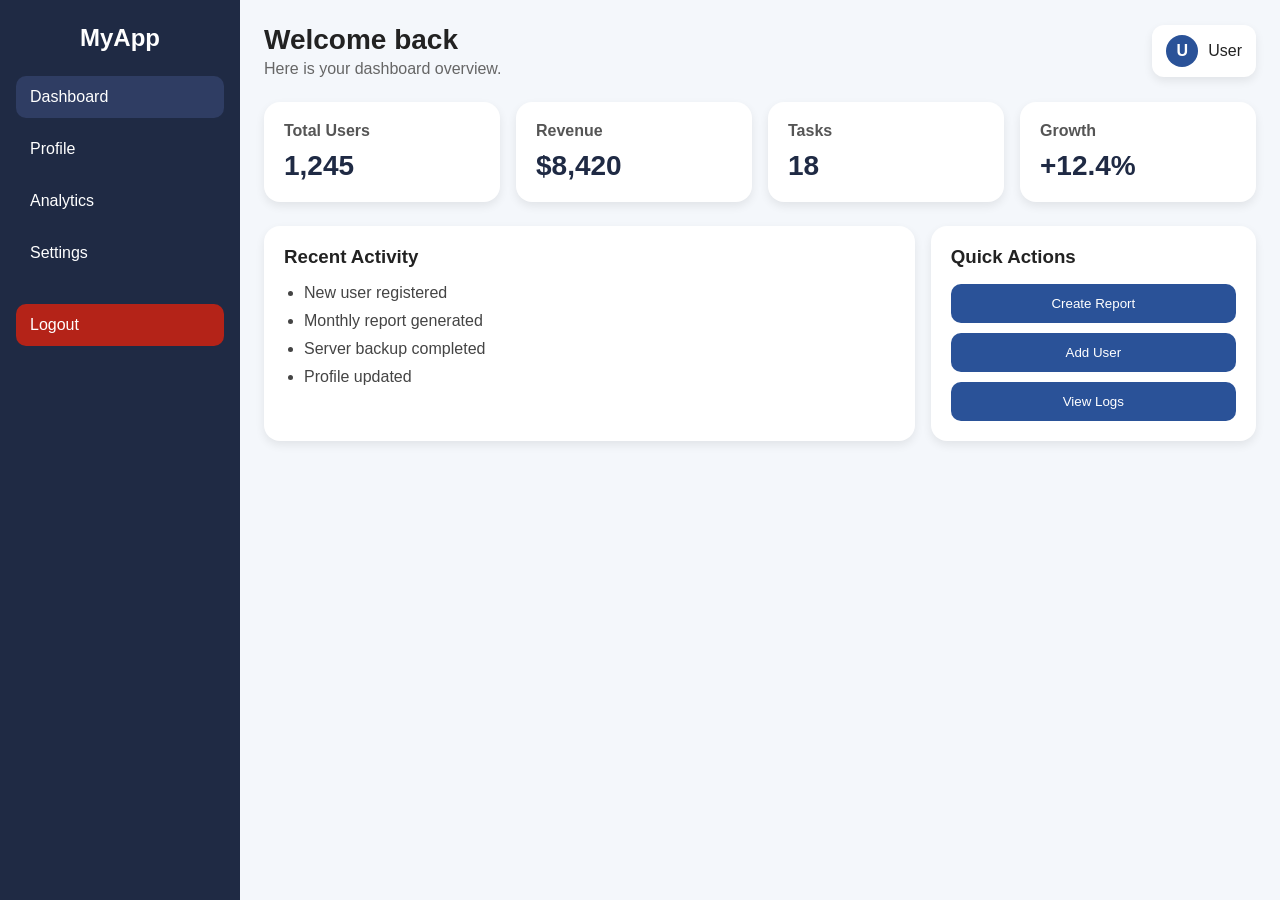
==== dashboard.html @ 282ab919 "Initialize the project" ====
<!DOCTYPE html>
<html lang="en">
<head>
  <meta charset="UTF-8" />
  <meta name="viewport" content="width=device-width, initial-scale=1.0" />
  <title>Dashboard</title>
  <link rel="stylesheet" href="style.css" />
</head>
<body class="dashboard-body">
  <div class="dashboard-layout">
    <aside class="sidebar">
      <h2 class="logo">MyApp</h2>
      <nav class="menu">
        <a href="#" class="menu-item active">Dashboard</a>
        <a href="#" class="menu-item">Profile</a>
        <a href="#" class="menu-item">Analytics</a>
        <a href="#" class="menu-item">Settings</a>
        <a href="index.html" class="menu-item logout">Logout</a>
      </nav>
    </aside>

    <main class="main-content">
      <header class="topbar">
        <div>
          <h1>Welcome back</h1>
          <p class="subtitle">Here is your dashboard overview.</p>
        </div>
        <div class="user-card">
          <span class="user-avatar">U</span>
          <span>User</span>
        </div>
      </header>

      <section class="cards">
        <div class="card">
          <h3>Total Users</h3>
          <p class="card-value">1,245</p>
        </div>
        <div class="card">
          <h3>Revenue</h3>
          <p class="card-value">$8,420</p>
        </div>
        <div class="card">
          <h3>Tasks</h3>
          <p class="card-value">18</p>
        </div>
        <div class="card">
          <h3>Growth</h3>
          <p class="card-value">+12.4%</p>
        </div>
      </section>

      <section class="panel-grid">
        <div class="panel">
          <h3>Recent Activity</h3>
          <ul class="activity-list">
            <li>New user registered</li>
            <li>Monthly report generated</li>
            <li>Server backup completed</li>
            <li>Profile updated</li>
          </ul>
        </div>

        <div class="panel">
          <h3>Quick Actions</h3>
          <div class="action-buttons">
            <button>Create Report</button>
            <button>Add User</button>
            <button>View Logs</button>
          </div>
        </div>
      </section>
    </main>
  </div>
</body>
</html>
---- style.css ----
* {
  box-sizing: border-box;
  margin: 0;
  padding: 0;
  font-family: Arial, sans-serif;
}

body {
  min-height: 100vh;
}

/* Login Page */
.login-body {
  display: flex;
  justify-content: center;
  align-items: center;
  background: linear-gradient(135deg, #1e3c72, #2a5298);
}

.login-container {
  background: #fff;
  padding: 32px;
  border-radius: 16px;
  width: 340px;
  box-shadow: 0 10px 30px rgba(0, 0, 0, 0.25);
}

.login-container h2 {
  text-align: center;
  margin-bottom: 24px;
  color: #333;
}

.form-group {
  margin-bottom: 16px;
}

.form-group label {
  display: block;
  margin-bottom: 6px;
  color: #555;
  font-size: 14px;
}

.form-group input {
  width: 100%;
  padding: 10px 12px;
  border: 1px solid #ccc;
  border-radius: 8px;
  outline: none;
}

.form-group input:focus {
  border-color: #2a5298;
}

.login-btn {
  width: 100%;
  padding: 12px;
  border: none;
  border-radius: 8px;
  background: #2a5298;
  color: white;
  font-size: 16px;
  cursor: pointer;
}

.login-btn:hover {
  background: #1e3c72;
}

.footer-text {
  text-align: center;
  margin-top: 16px;
  font-size: 13px;
  color: #666;
}

/* Dashboard */
.dashboard-body {
  background: #f4f7fb;
  color: #222;
}

.dashboard-layout {
  display: flex;
  min-height: 100vh;
}

.sidebar {
  width: 240px;
  background: #1f2a44;
  color: white;
  padding: 24px 16px;
}

.logo {
  margin-bottom: 24px;
  font-size: 24px;
  text-align: center;
}

.menu {
  display: flex;
  flex-direction: column;
  gap: 10px;
}

.menu-item {
  text-decoration: none;
  color: white;
  padding: 12px 14px;
  border-radius: 10px;
  transition: background 0.2s ease;
}

.menu-item:hover,
.menu-item.active {
  background: #2f3d63;
}

.menu-item.logout {
  margin-top: 20px;
  background: #b42318;
}

.menu-item.logout:hover {
  background: #912018;
}

.main-content {
  flex: 1;
  padding: 24px;
}

.topbar {
  display: flex;
  justify-content: space-between;
  align-items: center;
  margin-bottom: 24px;
}

.topbar h1 {
  font-size: 28px;
  margin-bottom: 4px;
}

.subtitle {
  color: #666;
}

.user-card {
  display: flex;
  align-items: center;
  gap: 10px;
  background: white;
  padding: 10px 14px;
  border-radius: 12px;
  box-shadow: 0 4px 10px rgba(0, 0, 0, 0.08);
}

.user-avatar {
  width: 32px;
  height: 32px;
  border-radius: 50%;
  background: #2a5298;
  color: white;
  display: flex;
  align-items: center;
  justify-content: center;
  font-weight: bold;
}

.cards {
  display: grid;
  grid-template-columns: repeat(auto-fit, minmax(180px, 1fr));
  gap: 16px;
  margin-bottom: 24px;
}

.card {
  background: white;
  padding: 20px;
  border-radius: 16px;
  box-shadow: 0 4px 10px rgba(0, 0, 0, 0.08);
}

.card h3 {
  font-size: 16px;
  color: #555;
  margin-bottom: 10px;
}

.card-value {
  font-size: 28px;
  font-weight: bold;
  color: #1f2a44;
}

.panel-grid {
  display: grid;
  grid-template-columns: 2fr 1fr;
  gap: 16px;
}

.panel {
  background: white;
  padding: 20px;
  border-radius: 16px;
  box-shadow: 0 4px 10px rgba(0, 0, 0, 0.08);
}

.panel h3 {
  margin-bottom: 16px;
}

.activity-list {
  list-style: disc;
  padding-left: 20px;
  color: #444;
}

.activity-list li {
  margin-bottom: 10px;
}

.action-buttons {
  display: flex;
  flex-direction: column;
  gap: 10px;
}

.action-buttons button {
  padding: 12px;
  border: none;
  border-radius: 10px;
  background: #2a5298;
  color: white;
  cursor: pointer;
}

.action-buttons button:hover {
  background: #1e3c72;
}

@media (max-width: 900px) {
  .panel-grid {
    grid-template-columns: 1fr;
  }

  .sidebar {
    width: 200px;
  }
}

@media (max-width: 700px) {
  .dashboard-layout {
    flex-direction: column;
  }

  .sidebar {
    width: 100%;
  }

  .topbar {
    flex-direction: column;
    align-items: flex-start;
    gap: 12px;
  }
}
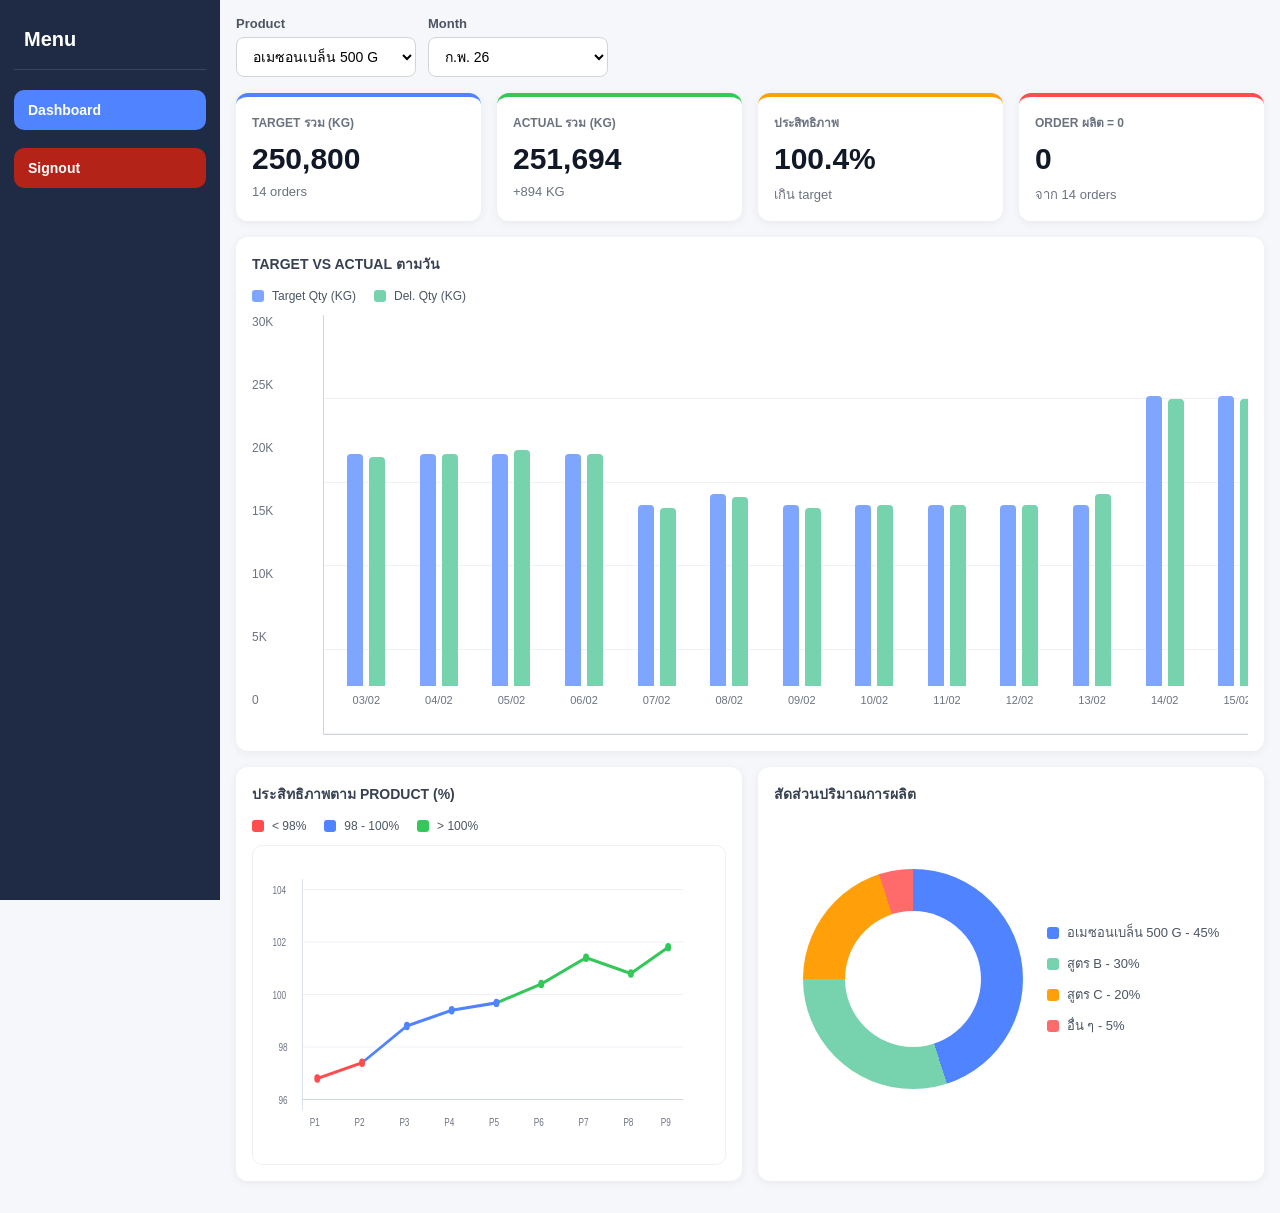
==== commit a107c2b7: "Add sidebar menu to dashboard" ====
--- a/dashboard.html
+++ b/dashboard.html
@@ -1,75 +1,576 @@
 <!DOCTYPE html>
-<html lang="en">
+<html lang="th">
 <head>
   <meta charset="UTF-8" />
   <meta name="viewport" content="width=device-width, initial-scale=1.0" />
   <title>Dashboard</title>
-  <link rel="stylesheet" href="style.css" />
+  <style>
+    * {
+      box-sizing: border-box;
+      margin: 0;
+      padding: 0;
+      font-family: Arial, sans-serif;
+    }
+
+    body {
+      background: #f5f7fb;
+      color: #1f2937;
+    }
+
+    .layout {
+      display: flex;
+      min-height: 100vh;
+    }
+
+    .sidebar {
+      width: 220px;
+      background: #1f2a44;
+      color: white;
+      padding: 20px 14px;
+      display: flex;
+      flex-direction: column;
+      gap: 14px;
+      position: sticky;
+      top: 0;
+      height: 100vh;
+    }
+
+    .sidebar-title {
+      font-size: 20px;
+      font-weight: 700;
+      padding: 8px 10px 18px;
+      border-bottom: 1px solid rgba(255, 255, 255, 0.12);
+      margin-bottom: 6px;
+    }
+
+    .menu {
+      display: flex;
+      flex-direction: column;
+      gap: 8px;
+    }
+
+    .menu a {
+      text-decoration: none;
+      color: white;
+      padding: 12px 14px;
+      border-radius: 10px;
+      font-size: 14px;
+      font-weight: 600;
+      transition: background 0.2s ease;
+    }
+
+    .menu a:hover {
+      background: #2f3d63;
+    }
+
+    .menu a.active {
+      background: #4f83ff;
+    }
+
+    .menu a.signout {
+      margin-top: 10px;
+      background: #b42318;
+    }
+
+    .menu a.signout:hover {
+      background: #912018;
+    }
+
+    .main {
+      flex: 1;
+      min-width: 0;
+    }
+
+    .page {
+      width: 100%;
+      padding: 16px;
+    }
+
+    .filters {
+      display: flex;
+      gap: 12px;
+      flex-wrap: wrap;
+      margin-bottom: 16px;
+    }
+
+    .filter-group {
+      display: flex;
+      flex-direction: column;
+      gap: 6px;
+    }
+
+    .filter-group label {
+      font-size: 13px;
+      color: #4b5563;
+      font-weight: 600;
+    }
+
+    .filter-group select {
+      min-width: 180px;
+      padding: 10px 12px;
+      border: 1px solid #d1d5db;
+      border-radius: 8px;
+      background: white;
+      font-size: 14px;
+    }
+
+    .cards {
+      display: grid;
+      grid-template-columns: repeat(4, 1fr);
+      gap: 16px;
+      margin-bottom: 16px;
+    }
+
+    .card {
+      background: white;
+      border-radius: 12px;
+      padding: 16px;
+      box-shadow: 0 2px 10px rgba(0, 0, 0, 0.06);
+      text-align: left;
+      border-top: 4px solid #dbe3f1;
+    }
+
+    .card.blue {
+      border-top-color: #4f83ff;
+    }
+
+    .card.green {
+      border-top-color: #34c759;
+    }
+
+    .card.orange {
+      border-top-color: #ff9f0a;
+    }
+
+    .card.red {
+      border-top-color: #ff4d4f;
+    }
+
+    .card-label {
+      font-size: 12px;
+      font-weight: 700;
+      color: #6b7280;
+      text-transform: uppercase;
+      margin-bottom: 10px;
+    }
+
+    .card-value {
+      font-size: 30px;
+      font-weight: 700;
+      color: #111827;
+      margin-bottom: 8px;
+    }
+
+    .card-info {
+      font-size: 13px;
+      color: #6b7280;
+    }
+
+    .panel {
+      background: white;
+      border-radius: 12px;
+      padding: 16px;
+      box-shadow: 0 2px 10px rgba(0, 0, 0, 0.06);
+      margin-bottom: 16px;
+    }
+
+    .panel-title {
+      font-size: 14px;
+      font-weight: 700;
+      color: #374151;
+      margin-bottom: 14px;
+    }
+
+    .chart-grid {
+      display: grid;
+      grid-template-columns: 1fr 1fr;
+      gap: 16px;
+    }
+
+    .bar-chart-wrap {
+      width: 100%;
+      overflow-x: auto;
+    }
+
+    .bar-chart {
+      min-width: 1100px;
+      height: 420px;
+      display: flex;
+      gap: 16px;
+      align-items: stretch;
+    }
+
+    .y-axis {
+      width: 55px;
+      height: 100%;
+      display: flex;
+      flex-direction: column-reverse;
+      justify-content: space-between;
+      padding-bottom: 28px;
+      font-size: 12px;
+      color: #6b7280;
+    }
+
+    .plot-area {
+      position: relative;
+      flex: 1;
+      border-left: 1px solid #d1d5db;
+      border-bottom: 1px solid #d1d5db;
+      padding: 0 10px 28px 10px;
+      display: flex;
+      align-items: flex-end;
+      justify-content: space-between;
+      gap: 8px;
+      background:
+        repeating-linear-gradient(
+          to top,
+          #eef2f7 0,
+          #eef2f7 1px,
+          transparent 1px,
+          transparent 20%
+        );
+    }
+
+    .bar-group {
+      flex: 1;
+      min-width: 44px;
+      height: 100%;
+      display: flex;
+      flex-direction: column;
+      justify-content: flex-end;
+      align-items: center;
+      gap: 8px;
+      position: relative;
+    }
+
+    .bars {
+      height: calc(100% - 28px);
+      width: 100%;
+      display: flex;
+      justify-content: center;
+      align-items: flex-end;
+      gap: 6px;
+    }
+
+    .bar {
+      width: 16px;
+      border-radius: 4px 4px 0 0;
+    }
+
+    .bar.target {
+      background: #7ea6ff;
+    }
+
+    .bar.actual {
+      background: #77d3ae;
+    }
+
+    .x-label {
+      font-size: 11px;
+      color: #6b7280;
+      white-space: nowrap;
+    }
+
+    .legend {
+      display: flex;
+      gap: 18px;
+      align-items: center;
+      flex-wrap: wrap;
+      margin-bottom: 12px;
+      font-size: 12px;
+      color: #4b5563;
+    }
+
+    .legend-item {
+      display: flex;
+      align-items: center;
+      gap: 8px;
+    }
+
+    .legend-color {
+      width: 12px;
+      height: 12px;
+      border-radius: 3px;
+      display: inline-block;
+    }
+
+    .line-chart-box {
+      width: 100%;
+      height: 320px;
+      border: 1px solid #edf0f5;
+      border-radius: 10px;
+      padding: 12px;
+    }
+
+    .line-chart-box svg {
+      width: 100%;
+      height: 100%;
+      display: block;
+    }
+
+    .pie-wrap {
+      display: flex;
+      align-items: center;
+      justify-content: center;
+      min-height: 320px;
+      gap: 24px;
+      flex-wrap: wrap;
+    }
+
+    .pie-chart {
+      width: 220px;
+      height: 220px;
+      border-radius: 50%;
+      background: conic-gradient(
+        #4f83ff 0deg 162deg,
+        #77d3ae 162deg 270deg,
+        #ff9f0a 270deg 342deg,
+        #ff6b6b 342deg 360deg
+      );
+      position: relative;
+    }
+
+    .pie-chart::after {
+      content: "";
+      position: absolute;
+      inset: 42px;
+      background: white;
+      border-radius: 50%;
+    }
+
+    .pie-legend {
+      display: flex;
+      flex-direction: column;
+      gap: 10px;
+      font-size: 13px;
+      color: #4b5563;
+    }
+
+    @media (max-width: 1100px) {
+      .cards {
+        grid-template-columns: repeat(2, 1fr);
+      }
+
+      .chart-grid {
+        grid-template-columns: 1fr;
+      }
+    }
+
+    @media (max-width: 900px) {
+      .layout {
+        flex-direction: column;
+      }
+
+      .sidebar {
+        width: 100%;
+        height: auto;
+        position: static;
+      }
+    }
+
+    @media (max-width: 640px) {
+      .cards {
+        grid-template-columns: 1fr;
+      }
+
+      .page {
+        padding: 12px;
+      }
+    }
+  </style>
 </head>
-<body class="dashboard-body">
-  <div class="dashboard-layout">
+<body>
+  <div class="layout">
     <aside class="sidebar">
-      <h2 class="logo">MyApp</h2>
+      <div class="sidebar-title">Menu</div>
+
       <nav class="menu">
-        <a href="#" class="menu-item active">Dashboard</a>
-        <a href="#" class="menu-item">Profile</a>
-        <a href="#" class="menu-item">Analytics</a>
-        <a href="#" class="menu-item">Settings</a>
-        <a href="index.html" class="menu-item logout">Logout</a>
+        <a href="dashboard.html" class="active">Dashboard</a>
+        <a href="index.html" class="signout">Signout</a>
       </nav>
     </aside>
 
-    <main class="main-content">
-      <header class="topbar">
-        <div>
-          <h1>Welcome back</h1>
-          <p class="subtitle">Here is your dashboard overview.</p>
-        </div>
-        <div class="user-card">
-          <span class="user-avatar">U</span>
-          <span>User</span>
-        </div>
-      </header>
-
-      <section class="cards">
-        <div class="card">
-          <h3>Total Users</h3>
-          <p class="card-value">1,245</p>
-        </div>
-        <div class="card">
-          <h3>Revenue</h3>
-          <p class="card-value">$8,420</p>
-        </div>
-        <div class="card">
-          <h3>Tasks</h3>
-          <p class="card-value">18</p>
-        </div>
-        <div class="card">
-          <h3>Growth</h3>
-          <p class="card-value">+12.4%</p>
-        </div>
-      </section>
-
-      <section class="panel-grid">
-        <div class="panel">
-          <h3>Recent Activity</h3>
-          <ul class="activity-list">
-            <li>New user registered</li>
-            <li>Monthly report generated</li>
-            <li>Server backup completed</li>
-            <li>Profile updated</li>
-          </ul>
-        </div>
-
-        <div class="panel">
-          <h3>Quick Actions</h3>
-          <div class="action-buttons">
-            <button>Create Report</button>
-            <button>Add User</button>
-            <button>View Logs</button>
-          </div>
-        </div>
-      </section>
+    <main class="main">
+      <div class="page">
+        <section class="filters">
+          <div class="filter-group">
+            <label for="product">Product</label>
+            <select id="product">
+              <option>อเมซอนเบล็น 500 G</option>
+            </select>
+          </div>
+
+          <div class="filter-group">
+            <label for="month">Month</label>
+            <select id="month">
+              <option>ก.พ. 26</option>
+            </select>
+          </div>
+        </section>
+
+        <section class="cards">
+          <div class="card blue">
+            <div class="card-label">TARGET รวม (KG)</div>
+            <div class="card-value">250,800</div>
+            <div class="card-info">14 orders</div>
+          </div>
+
+          <div class="card green">
+            <div class="card-label">Actual รวม (KG)</div>
+            <div class="card-value">251,694</div>
+            <div class="card-info">+894 KG</div>
+          </div>
+
+          <div class="card orange">
+            <div class="card-label">ประสิทธิภาพ</div>
+            <div class="card-value">100.4%</div>
+            <div class="card-info">เกิน target</div>
+          </div>
+
+          <div class="card red">
+            <div class="card-label">Order ผลิต = 0</div>
+            <div class="card-value">0</div>
+            <div class="card-info">จาก 14 orders</div>
+          </div>
+        </section>
+
+        <section class="panel">
+          <div class="panel-title">TARGET VS ACTUAL ตามวัน</div>
+
+          <div class="legend">
+            <div class="legend-item">
+              <span class="legend-color" style="background:#7ea6ff;"></span>
+              <span>Target Qty (KG)</span>
+            </div>
+            <div class="legend-item">
+              <span class="legend-color" style="background:#77d3ae;"></span>
+              <span>Del. Qty (KG)</span>
+            </div>
+          </div>
+
+          <div class="bar-chart-wrap">
+            <div class="bar-chart">
+              <div class="y-axis">
+                <span>0</span>
+                <span>5K</span>
+                <span>10K</span>
+                <span>15K</span>
+                <span>20K</span>
+                <span>25K</span>
+                <span>30K</span>
+              </div>
+
+              <div class="plot-area">
+                <div class="bar-group"><div class="bars"><div class="bar target" style="height:64%;"></div><div class="bar actual" style="height:63%;"></div></div><div class="x-label">03/02</div></div>
+                <div class="bar-group"><div class="bars"><div class="bar target" style="height:64%;"></div><div class="bar actual" style="height:64%;"></div></div><div class="x-label">04/02</div></div>
+                <div class="bar-group"><div class="bars"><div class="bar target" style="height:64%;"></div><div class="bar actual" style="height:65%;"></div></div><div class="x-label">05/02</div></div>
+                <div class="bar-group"><div class="bars"><div class="bar target" style="height:64%;"></div><div class="bar actual" style="height:64%;"></div></div><div class="x-label">06/02</div></div>
+                <div class="bar-group"><div class="bars"><div class="bar target" style="height:50%;"></div><div class="bar actual" style="height:49%;"></div></div><div class="x-label">07/02</div></div>
+                <div class="bar-group"><div class="bars"><div class="bar target" style="height:53%;"></div><div class="bar actual" style="height:52%;"></div></div><div class="x-label">08/02</div></div>
+                <div class="bar-group"><div class="bars"><div class="bar target" style="height:50%;"></div><div class="bar actual" style="height:49%;"></div></div><div class="x-label">09/02</div></div>
+                <div class="bar-group"><div class="bars"><div class="bar target" style="height:50%;"></div><div class="bar actual" style="height:50%;"></div></div><div class="x-label">10/02</div></div>
+                <div class="bar-group"><div class="bars"><div class="bar target" style="height:50%;"></div><div class="bar actual" style="height:50%;"></div></div><div class="x-label">11/02</div></div>
+                <div class="bar-group"><div class="bars"><div class="bar target" style="height:50%;"></div><div class="bar actual" style="height:50%;"></div></div><div class="x-label">12/02</div></div>
+                <div class="bar-group"><div class="bars"><div class="bar target" style="height:50%;"></div><div class="bar actual" style="height:53%;"></div></div><div class="x-label">13/02</div></div>
+                <div class="bar-group"><div class="bars"><div class="bar target" style="height:80%;"></div><div class="bar actual" style="height:79%;"></div></div><div class="x-label">14/02</div></div>
+                <div class="bar-group"><div class="bars"><div class="bar target" style="height:80%;"></div><div class="bar actual" style="height:79%;"></div></div><div class="x-label">15/02</div></div>
+                <div class="bar-group"><div class="bars"><div class="bar target" style="height:80%;"></div><div class="bar actual" style="height:79%;"></div></div><div class="x-label">16/02</div></div>
+              </div>
+            </div>
+          </div>
+        </section>
+
+        <section class="chart-grid">
+          <div class="panel">
+            <div class="panel-title">ประสิทธิภาพตาม PRODUCT (%)</div>
+
+            <div class="legend">
+              <div class="legend-item">
+                <span class="legend-color" style="background:#ff4d4f;"></span>
+                <span>&lt; 98%</span>
+              </div>
+              <div class="legend-item">
+                <span class="legend-color" style="background:#4f83ff;"></span>
+                <span>98 - 100%</span>
+              </div>
+              <div class="legend-item">
+                <span class="legend-color" style="background:#34c759;"></span>
+                <span>&gt; 100%</span>
+              </div>
+            </div>
+
+            <div class="line-chart-box">
+              <svg viewBox="0 0 600 280" preserveAspectRatio="none">
+                <line x1="50" y1="30" x2="560" y2="30" stroke="#eef2f7" />
+                <line x1="50" y1="80" x2="560" y2="80" stroke="#eef2f7" />
+                <line x1="50" y1="130" x2="560" y2="130" stroke="#eef2f7" />
+                <line x1="50" y1="180" x2="560" y2="180" stroke="#eef2f7" />
+                <line x1="50" y1="230" x2="560" y2="230" stroke="#eef2f7" />
+
+                <line x1="50" y1="20" x2="50" y2="240" stroke="#cfd8e3" />
+                <line x1="50" y1="230" x2="560" y2="230" stroke="#cfd8e3" />
+
+                <text x="18" y="234" font-size="11" fill="#6b7280">96</text>
+                <text x="18" y="184" font-size="11" fill="#6b7280">98</text>
+                <text x="10" y="134" font-size="11" fill="#6b7280">100</text>
+                <text x="10" y="84" font-size="11" fill="#6b7280">102</text>
+                <text x="10" y="34" font-size="11" fill="#6b7280">104</text>
+
+                <polyline fill="none" stroke="#ff4d4f" stroke-width="3" points="70,210 130,195" />
+                <polyline fill="none" stroke="#4f83ff" stroke-width="3" points="130,195 190,160 250,145 310,138" />
+                <polyline fill="none" stroke="#34c759" stroke-width="3" points="310,138 370,120 430,95 490,110 540,85" />
+
+                <circle cx="70" cy="210" r="4" fill="#ff4d4f" />
+                <circle cx="130" cy="195" r="4" fill="#ff4d4f" />
+                <circle cx="190" cy="160" r="4" fill="#4f83ff" />
+                <circle cx="250" cy="145" r="4" fill="#4f83ff" />
+                <circle cx="310" cy="138" r="4" fill="#4f83ff" />
+                <circle cx="370" cy="120" r="4" fill="#34c759" />
+                <circle cx="430" cy="95" r="4" fill="#34c759" />
+                <circle cx="490" cy="110" r="4" fill="#34c759" />
+                <circle cx="540" cy="85" r="4" fill="#34c759" />
+
+                <text x="60" y="255" font-size="11" fill="#6b7280">P1</text>
+                <text x="120" y="255" font-size="11" fill="#6b7280">P2</text>
+                <text x="180" y="255" font-size="11" fill="#6b7280">P3</text>
+                <text x="240" y="255" font-size="11" fill="#6b7280">P4</text>
+                <text x="300" y="255" font-size="11" fill="#6b7280">P5</text>
+                <text x="360" y="255" font-size="11" fill="#6b7280">P6</text>
+                <text x="420" y="255" font-size="11" fill="#6b7280">P7</text>
+                <text x="480" y="255" font-size="11" fill="#6b7280">P8</text>
+                <text x="530" y="255" font-size="11" fill="#6b7280">P9</text>
+              </svg>
+            </div>
+          </div>
+
+          <div class="panel">
+            <div class="panel-title">สัดส่วนปริมาณการผลิต</div>
+
+            <div class="pie-wrap">
+              <div class="pie-chart"></div>
+
+              <div class="pie-legend">
+                <div class="legend-item">
+                  <span class="legend-color" style="background:#4f83ff;"></span>
+                  <span>อเมซอนเบล็น 500 G - 45%</span>
+                </div>
+                <div class="legend-item">
+                  <span class="legend-color" style="background:#77d3ae;"></span>
+                  <span>สูตร B - 30%</span>
+                </div>
+                <div class="legend-item">
+                  <span class="legend-color" style="background:#ff9f0a;"></span>
+                  <span>สูตร C - 20%</span>
+                </div>
+                <div class="legend-item">
+                  <span class="legend-color" style="background:#ff6b6b;"></span>
+                  <span>อื่น ๆ - 5%</span>
+                </div>
+              </div>
+            </div>
+          </div>
+        </section>
+      </div>
     </main>
   </div>
 </body>
